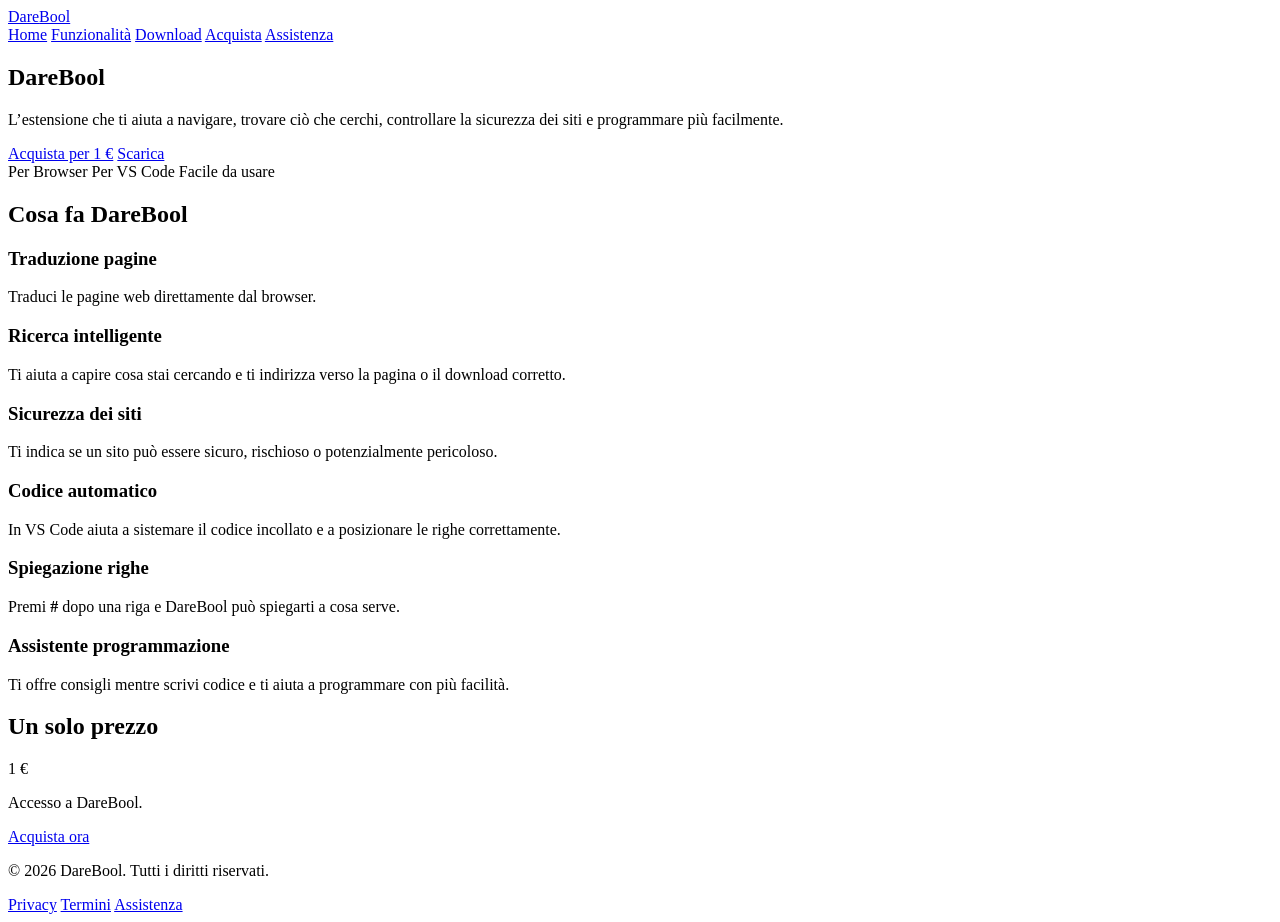
==== index.html @ d80ec3c6 "Create index.html for DareBool website Creazione Homepage DAREBOOL" ====
<!DOCTYPE html>
<html lang="it">
<head>
  <meta charset="UTF-8">
  <meta name="viewport" content="width=device-width, initial-scale=1.0">
  <title>DareBool — Estensione per Browser e VS Code</title>
  <link rel="stylesheet" href="assets/css/style.css">
</head>
<body>

  <header class="header">
    <div class="container">
      <a href="index.html" class="logo">Dare<span>Bool</span></a>
      <nav class="nav">
        <a href="index.html">Home</a>
        <a href="funzionalita.html">Funzionalità</a>
        <a href="download.html">Download</a>
        <a href="acquista.html">Acquista</a>
        <a href="assistenza.html">Assistenza</a>
      </nav>
    </div>
  </header>

  <section class="hero">
    <div class="container">
      <h1>DareBool</h1>
      <p class="subtitle">
        L’estensione che ti aiuta a navigare, trovare ciò che cerchi,
        controllare la sicurezza dei siti e programmare più facilmente.
      </p>

      <div class="buttons">
        <a href="acquista.html" class="button primary">Acquista per 1 €</a>
        <a href="download.html" class="button secondary">Scarica</a>
      </div>

      <div class="badges">
        <span>Per Browser</span>
        <span>Per VS Code</span>
        <span>Facile da usare</span>
      </div>
    </div>
  </section>

  <section class="features">
    <div class="container">
      <h2>Cosa fa DareBool</h2>

      <div class="cards">

        <div class="card">
          <h3>Traduzione pagine</h3>
          <p>Traduci le pagine web direttamente dal browser.</p>
        </div>

        <div class="card">
          <h3>Ricerca intelligente</h3>
          <p>Ti aiuta a capire cosa stai cercando e ti indirizza verso la pagina o il download corretto.</p>
        </div>

        <div class="card">
          <h3>Sicurezza dei siti</h3>
          <p>Ti indica se un sito può essere sicuro, rischioso o potenzialmente pericoloso.</p>
        </div>

        <div class="card">
          <h3>Codice automatico</h3>
          <p>In VS Code aiuta a sistemare il codice incollato e a posizionare le righe correttamente.</p>
        </div>

        <div class="card">
          <h3>Spiegazione righe</h3>
          <p>Premi <strong>#</strong> dopo una riga e DareBool può spiegarti a cosa serve.</p>
        </div>

        <div class="card">
          <h3>Assistente programmazione</h3>
          <p>Ti offre consigli mentre scrivi codice e ti aiuta a programmare con più facilità.</p>
        </div>

      </div>
    </div>
  </section>

  <section class="price">
    <div class="container">
      <h2>Un solo prezzo</h2>
      <p class="big-price">1 €</p>
      <p>Accesso a DareBool.</p>
      <a href="acquista.html" class="button primary">Acquista ora</a>
    </div>
  </section>

  <footer class="footer">
    <div class="container">
      <p>© 2026 DareBool. Tutti i diritti riservati.</p>
      <div class="footer-links">
        <a href="privacy.html">Privacy</a>
        <a href="termini.html">Termini</a>
        <a href="assistenza.html">Assistenza</a>
      </div>
    </div>
  </footer>

</body>
</html>
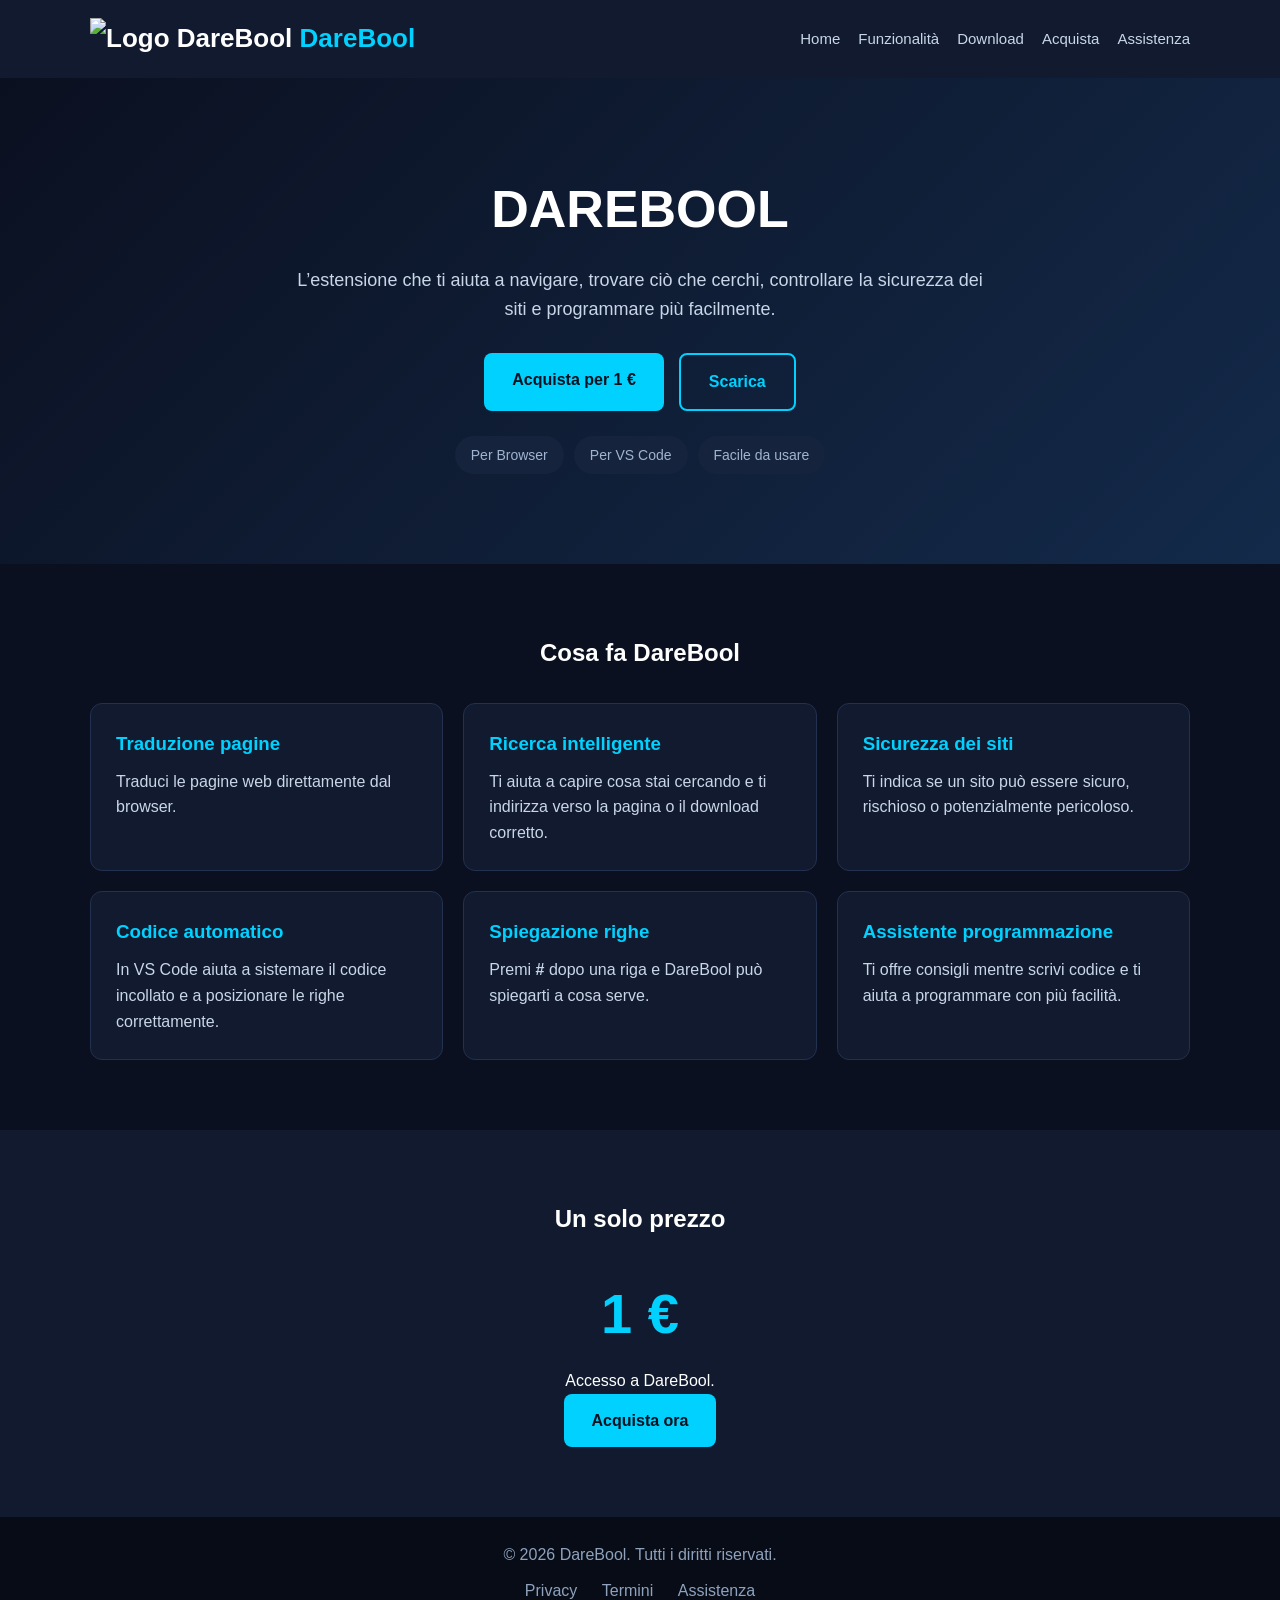
==== commit 6eb760d5: "HOMEPAGE DAREBOL Creazione della home page" ====
--- a/index.html
+++ b/index.html
@@ -10,7 +10,11 @@
 
   <header class="header">
     <div class="container">
-      <a href="index.html" class="logo">Dare<span>Bool</span></a>
+      <a href="index.html" class="logo">
+        <img src="assets/images/logo.svg" alt="Logo DareBool" class="logo-image">
+        <span>Dare<span>Bool</span></span>
+      </a>
+
       <nav class="nav">
         <a href="index.html">Home</a>
         <a href="funzionalita.html">Funzionalità</a>
@@ -23,7 +27,8 @@
 
   <section class="hero">
     <div class="container">
-      <h1>DareBool</h1>
+      <h1>DAREBOOL</h1>
+
       <p class="subtitle">
         L’estensione che ti aiuta a navigare, trovare ciò che cerchi,
         controllare la sicurezza dei siti e programmare più facilmente.
@@ -94,6 +99,7 @@
   <footer class="footer">
     <div class="container">
       <p>© 2026 DareBool. Tutti i diritti riservati.</p>
+
       <div class="footer-links">
         <a href="privacy.html">Privacy</a>
         <a href="termini.html">Termini</a>
--- a/assets/css/style.css
+++ b/assets/css/style.css
@@ -0,0 +1,238 @@
+* {
+  margin: 0;
+  padding: 0;
+  box-sizing: border-box;
+}
+
+body {
+  font-family: Arial, Helvetica, sans-serif;
+  background: #0b1020;
+  color: #ffffff;
+  line-height: 1.6;
+}
+
+.container {
+  width: 90%;
+  max-width: 1100px;
+  margin: 0 auto;
+}
+
+.header {
+  background: #111a2e;
+  padding: 18px 0;
+}
+
+.header .container {
+  display: flex;
+  justify-content: space-between;
+  align-items: center;
+  flex-wrap: wrap;
+  gap: 15px;
+}
+
+.logo {
+  color: #ffffff;
+  text-decoration: none;
+  font-size: 26px;
+  font-weight: bold;
+}
+
+.logo span {
+  color: #00d1ff;
+}
+
+.nav {
+  display: flex;
+  gap: 18px;
+  flex-wrap: wrap;
+}
+
+.nav a {
+  color: #c9d6e8;
+  text-decoration: none;
+  font-size: 15px;
+}
+
+.nav a:hover {
+  color: #00d1ff;
+}
+
+.hero {
+  padding: 90px 0;
+  text-align: center;
+  background: linear-gradient(135deg, #0b1020, #132a4a);
+}
+
+.hero h1 {
+  font-size: 52px;
+  margin-bottom: 15px;
+}
+
+.subtitle {
+  max-width: 700px;
+  margin: 0 auto 30px;
+  color: #c9d6e8;
+  font-size: 18px;
+}
+
+.buttons {
+  display: flex;
+  justify-content: center;
+  gap: 15px;
+  flex-wrap: wrap;
+  margin-bottom: 25px;
+}
+
+.button {
+  display: inline-block;
+  padding: 14px 28px;
+  border-radius: 8px;
+  text-decoration: none;
+  font-weight: bold;
+}
+
+.primary {
+  background: #00d1ff;
+  color: #06121f;
+}
+
+.secondary {
+  background: transparent;
+  color: #00d1ff;
+  border: 2px solid #00d1ff;
+}
+
+.badges {
+  display: flex;
+  justify-content: center;
+  gap: 10px;
+  flex-wrap: wrap;
+}
+
+.badges span {
+  background: #16233d;
+  padding: 8px 16px;
+  border-radius: 20px;
+  font-size: 14px;
+  color: #9fb4d0;
+}
+
+.features {
+  padding: 70px 0;
+}
+
+.features h2,
+.page h1,
+.price h2 {
+  text-align: center;
+  margin-bottom: 30px;
+}
+
+.cards {
+  display: grid;
+  grid-template-columns: repeat(auto-fit, minmax(280px, 1fr));
+  gap: 20px;
+}
+
+.card {
+  background: #111a2e;
+  padding: 25px;
+  border-radius: 12px;
+  border: 1px solid #22314f;
+}
+
+.card h3 {
+  color: #00d1ff;
+  margin-bottom: 10px;
+}
+
+.card p {
+  color: #c9d6e8;
+}
+
+.price {
+  padding: 70px 0;
+  text-align: center;
+  background: #111a2e;
+}
+
+.big-price {
+  font-size: 56px;
+  font-weight: bold;
+  color: #00d1ff;
+  margin: 10px 0;
+}
+
+.page {
+  padding: 70px 0;
+}
+
+.page h2 {
+  margin: 30px 0 15px;
+  color: #00d1ff;
+}
+
+.page ul {
+  margin: 15px 0 30px 25px;
+}
+
+.buy-box,
+.download-box {
+  background: #111a2e;
+  border: 1px solid #22314f;
+  border-radius: 12px;
+  padding: 30px;
+  margin-bottom: 25px;
+  text-align: center;
+}
+
+.download-box h2 {
+  color: #00d1ff;
+}
+
+.email {
+  font-size: 22px;
+  color: #00d1ff;
+  font-weight: bold;
+}
+
+.small {
+  margin-top: 15px;
+  font-size: 13px;
+  color: #9fb4d0;
+}
+
+.footer {
+  background: #070c17;
+  padding: 25px 0;
+  text-align: center;
+  color: #8fa2bd;
+}
+
+.footer-links {
+  margin-top: 10px;
+}
+
+.footer-links a {
+  color: #8fa2bd;
+  text-decoration: none;
+  margin: 0 10px;
+}
+
+.footer-links a:hover {
+  color: #00d1ff;
+}
+
+@media (max-width: 700px) {
+  .hero h1 {
+    font-size: 36px;
+  }
+
+  .header .container {
+    justify-content: center;
+    text-align: center;
+  }
+
+  .nav {
+    justify-content: center;
+  }
